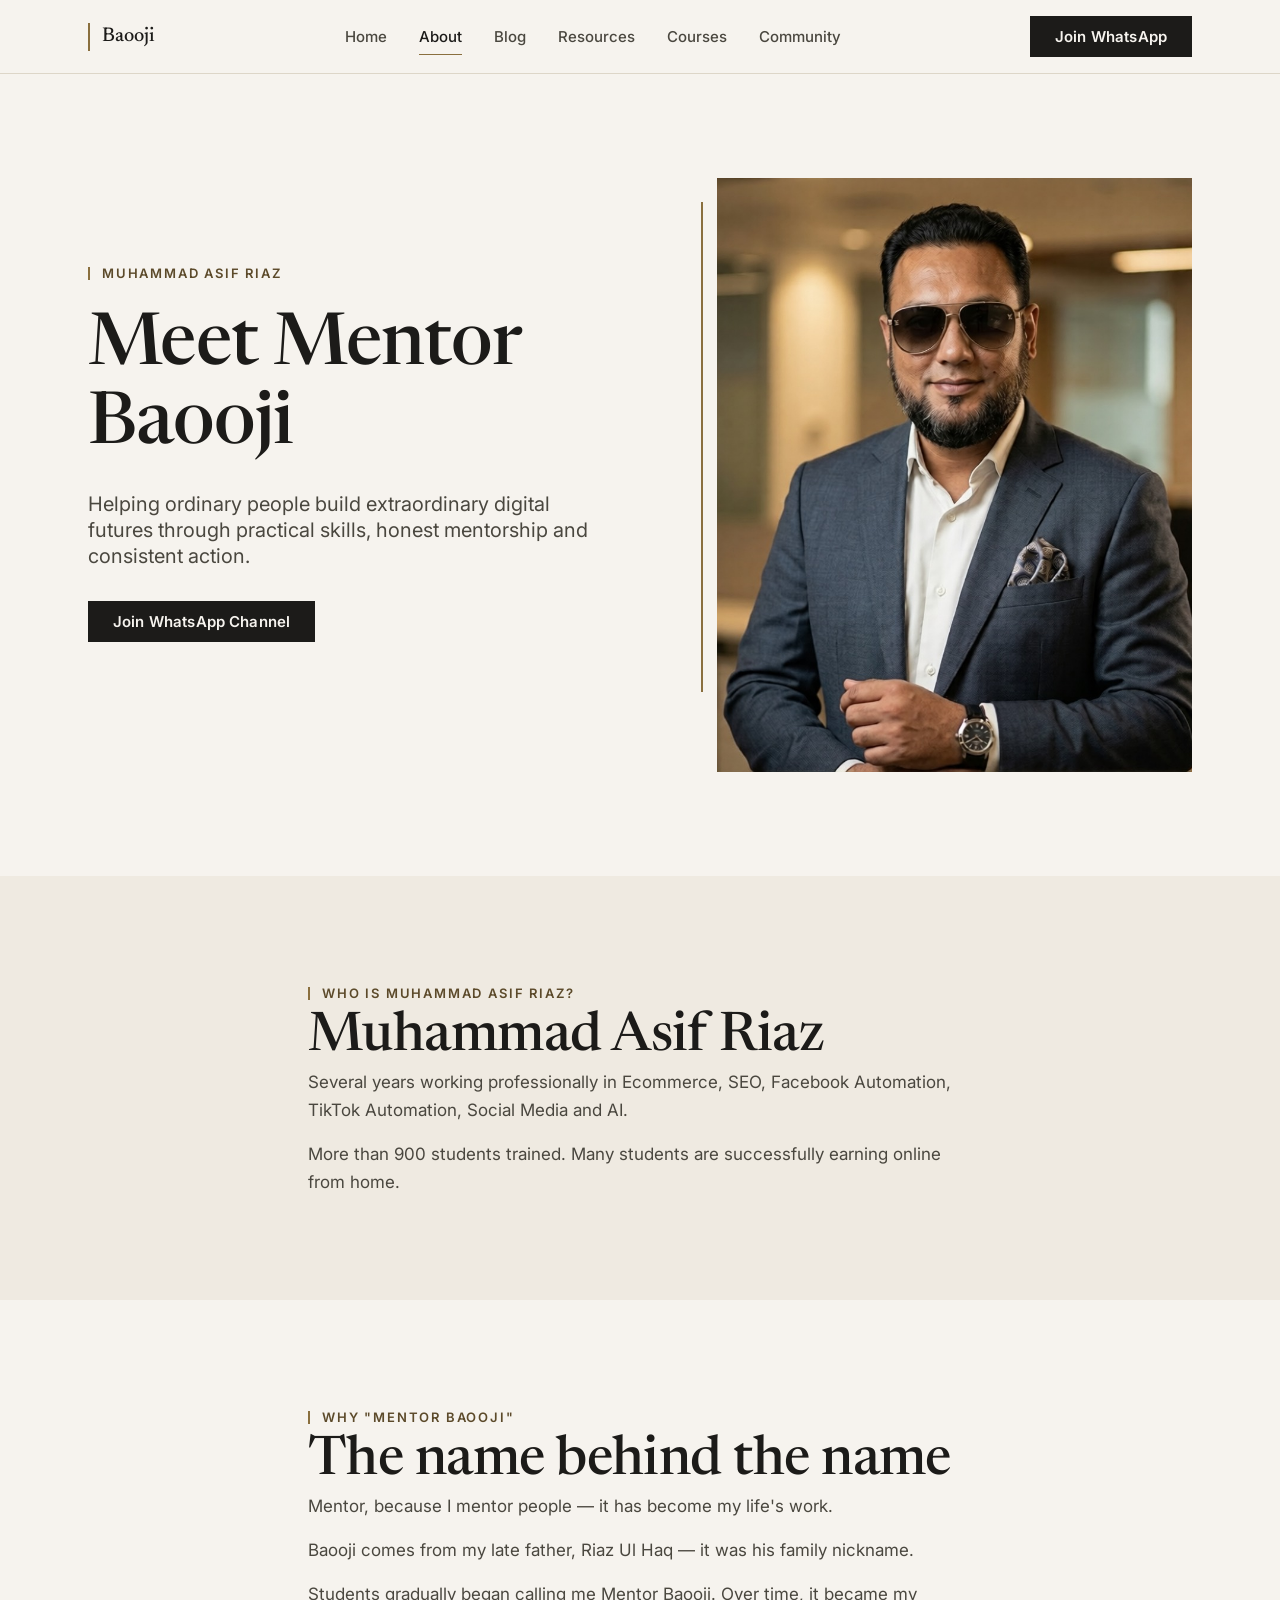
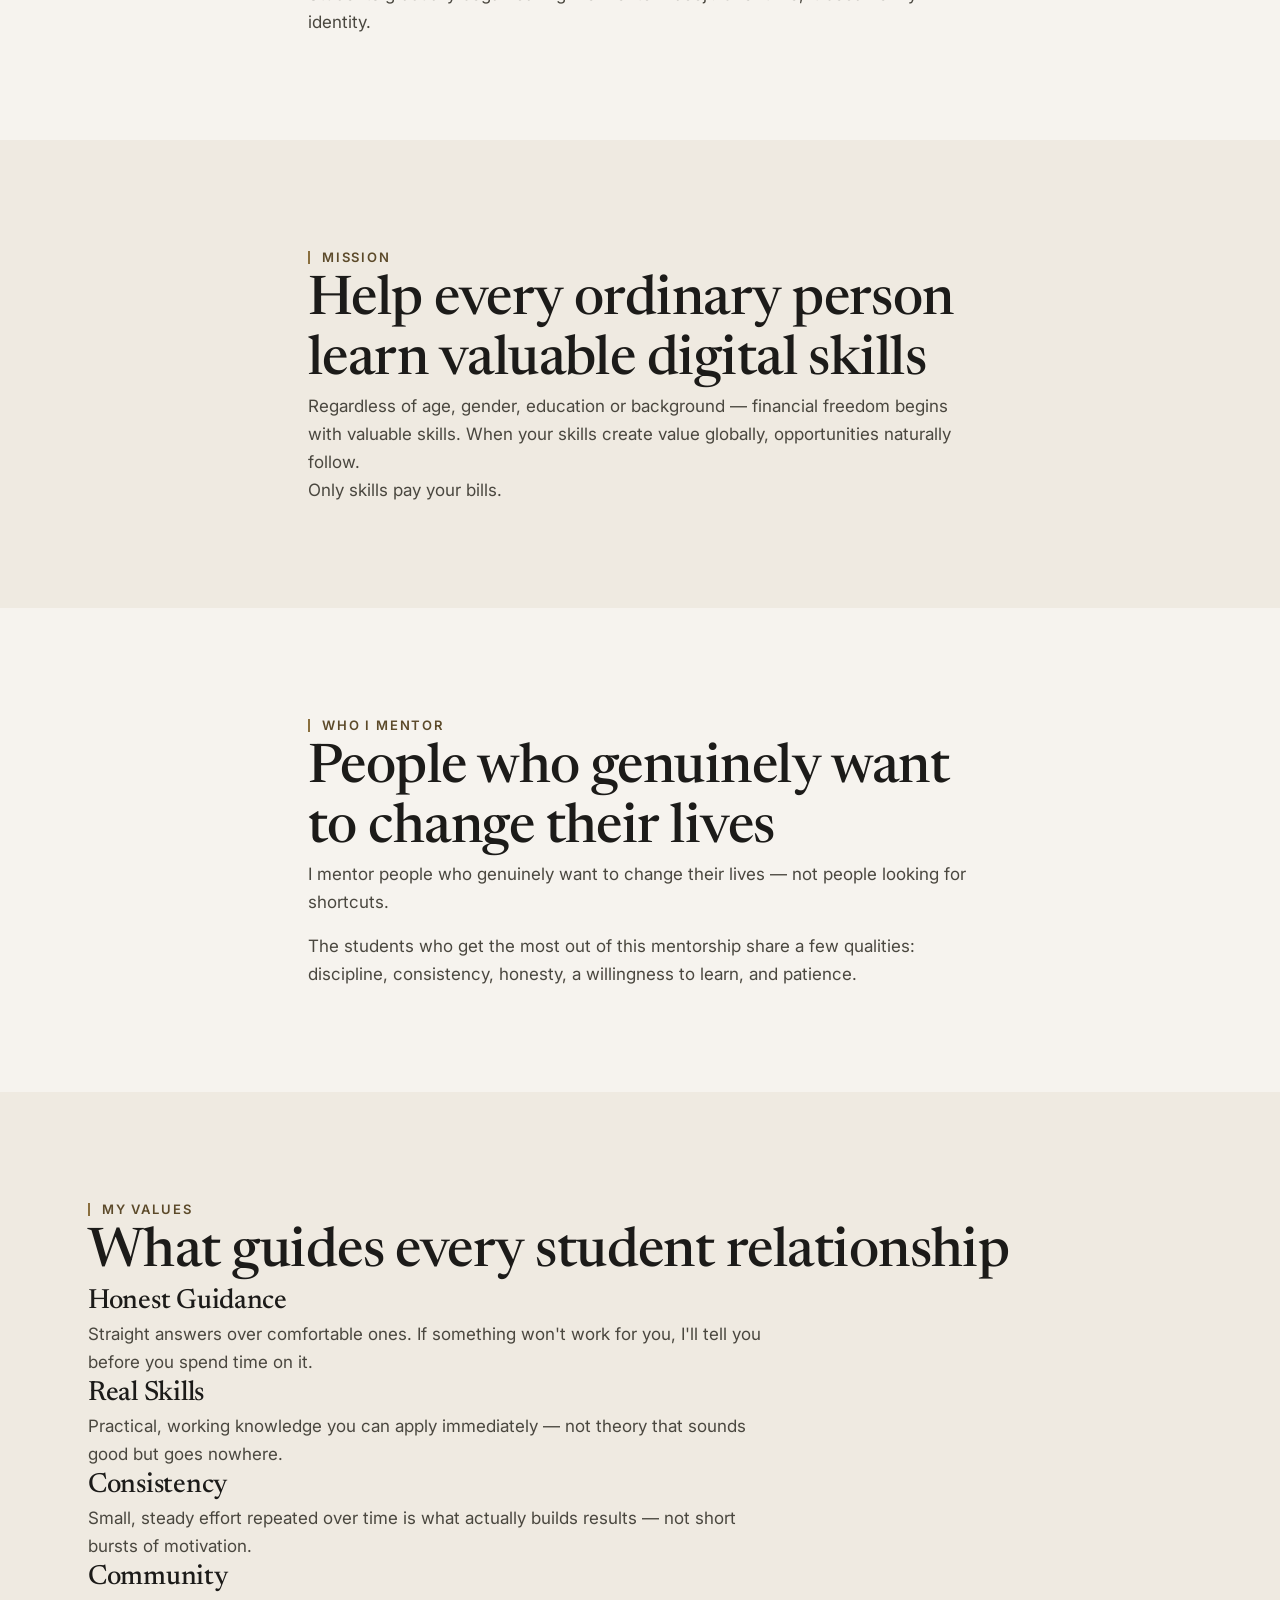
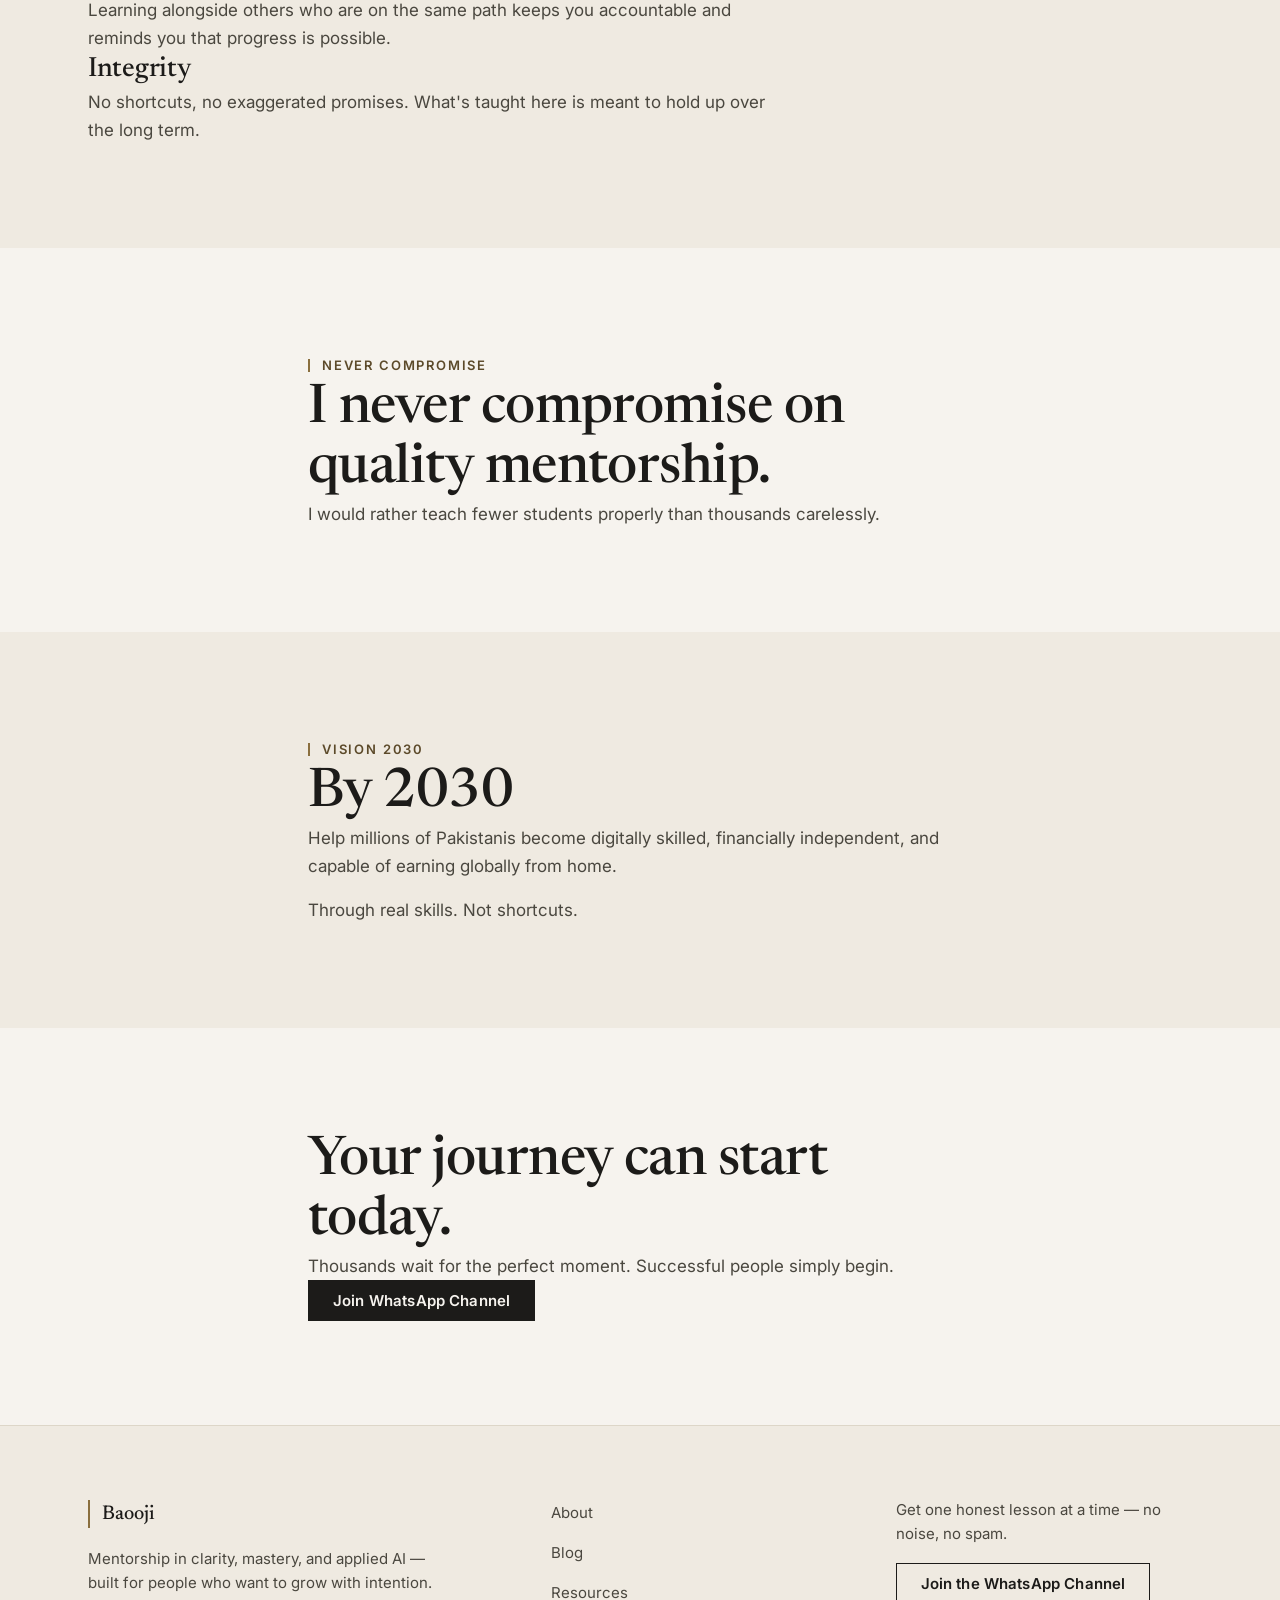
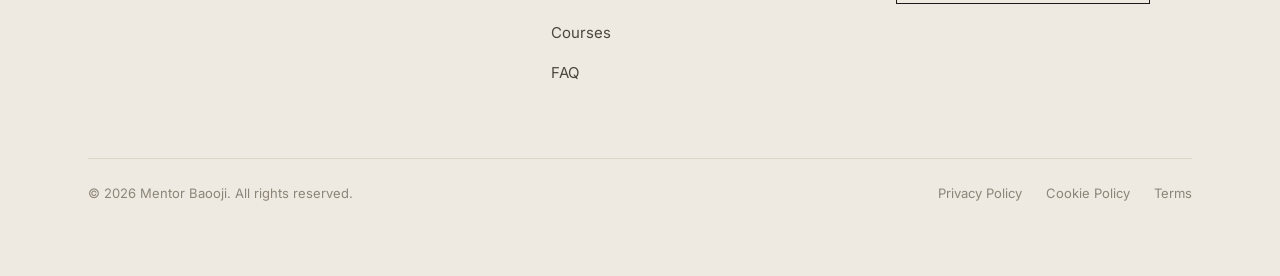
==== about.html @ 34623a94 "Add files via upload" ====
<!DOCTYPE html>
<html lang="en" class="no-js">
<head>
  <meta charset="UTF-8">
  <meta name="viewport" content="width=device-width, initial-scale=1.0">

  <title>About Muhammad Asif Riaz — Mentor Baooji</title>
  <meta name="description" content="Meet Muhammad Asif Riaz, known to over 900 students as Mentor Baooji. Learn why Mentor Baooji exists, the mission behind it, and the values that guide every student relationship.">
  <meta name="robots" content="index, follow">
  <link rel="canonical" href="https://www.mentorbaooji.com/about.html">
  <meta name="author" content="Muhammad Asif Riaz">

  <meta property="og:type" content="profile">
  <meta property="og:site_name" content="Mentor Baooji">
  <meta property="og:title" content="About Muhammad Asif Riaz — Mentor Baooji">
  <meta property="og:description" content="Why Mentor Baooji exists, the mission behind it, and the values that guide every student relationship.">
  <meta property="og:url" content="https://www.mentorbaooji.com/about.html">
  <meta property="og:image" content="https://www.mentorbaooji.com/assets/images/og/home-og.jpg">
  <meta property="og:image:width" content="1200">
  <meta property="og:image:height" content="630">
  <meta property="og:locale" content="en_US">

  <meta name="twitter:card" content="summary_large_image">
  <meta name="twitter:title" content="About Muhammad Asif Riaz — Mentor Baooji">
  <meta name="twitter:description" content="Why Mentor Baooji exists, the mission behind it, and the values that guide every student relationship.">
  <meta name="twitter:image" content="https://www.mentorbaooji.com/assets/images/og/home-og.jpg">

  <meta name="theme-color" content="#F6F3EE">

  <link rel="icon" href="/favicon.svg" type="image/svg+xml">
  <link rel="icon" href="/favicon.ico" sizes="any">
  <link rel="apple-touch-icon" href="/assets/images/icons/apple-touch-icon.png">
  <link rel="manifest" href="/site.webmanifest">

  <link rel="preconnect" href="https://fonts.googleapis.com">
  <link rel="preconnect" href="https://fonts.gstatic.com" crossorigin>
  <link rel="preload" as="image" href="/assets/images/baooji-portrait.jpg" fetchpriority="high">

  <link href="https://fonts.googleapis.com/css2?family=Newsreader:ital,opsz,wght@0,6..72,400;0,6..72,500;1,6..72,400&family=Inter:wght@400;500;600&display=swap" rel="stylesheet">

  <!-- Existing global design system — reused as-is, nothing altered -->
  <link rel="stylesheet" href="/assets/css/variables.css">
  <link rel="stylesheet" href="/assets/css/base.css">
  <link rel="stylesheet" href="/assets/css/typography.css">
  <link rel="stylesheet" href="/assets/css/layout.css">
  <link rel="stylesheet" href="/assets/css/navigation.css">
  <link rel="stylesheet" href="/assets/css/hero.css">
  <link rel="stylesheet" href="/assets/css/footer.css">
  <link rel="stylesheet" href="/assets/css/buttons.css">
  <link rel="stylesheet" href="/assets/css/accessibility.css">

  <!-- Page-specific CSS — only the new components this page needs -->
  <link rel="stylesheet" href="/assets/css/about.css">
</head>
<body>

  <a class="skip-link" href="#main-content">Skip to main content</a>

  <div id="page">

    <!-- ============================================================
         HEADER / NAVIGATION (identical to Home — not modified)
         ============================================================ -->
    <header class="site-header">
      <div class="container nav-bar">

        <a href="/" class="wordmark" aria-label="Mentor Baooji — Home">Baooji</a>

        <nav class="nav-links" aria-label="Primary">
          <ul>
            <li><a href="/" data-nav-link>Home</a></li>
            <li><a href="/about.html" data-nav-link aria-current="page">About</a></li>
            <li><a href="/blog.html" data-nav-link>Blog</a></li>
            <li><a href="/resources.html" data-nav-link>Resources</a></li>
            <li><a href="/courses/" data-nav-link>Courses</a></li>
            <li><a href="/community.html" data-nav-link>Community</a></li>
          </ul>
        </nav>

        <div class="nav-actions">
          <a href="https://whatsapp.com/channel/0029VbAeGN4KWEL04m98dg14"
             class="btn btn-primary nav-cta"
             target="_blank" rel="noopener noreferrer">
            Join WhatsApp
            <span class="visually-hidden">(opens in a new window)</span>
          </a>

          <button type="button"
                  class="nav-toggle"
                  data-nav-toggle
                  aria-expanded="false"
                  aria-controls="mobile-nav"
                  aria-label="Open menu">
            <span class="bar-1"></span>
            <span class="bar-2"></span>
            <span class="bar-3"></span>
          </button>
        </div>

      </div>
    </header>

    <nav class="mobile-nav"
         id="mobile-nav"
         data-mobile-nav
         data-open="false"
         aria-label="Mobile"
         aria-hidden="true">

      <button type="button" class="mobile-nav-close" data-nav-close>
        Close <span aria-hidden="true">✕</span>
      </button>

      <ul>
        <li><a href="/">Home</a></li>
        <li><a href="/about.html">About</a></li>
        <li><a href="/blog.html">Blog</a></li>
        <li><a href="/resources.html">Resources</a></li>
        <li><a href="/courses/">Courses</a></li>
        <li><a href="/community.html">Community</a></li>
      </ul>

      <div class="nav-cta-wrap">
        <a href="https://whatsapp.com/channel/0029VbAeGN4KWEL04m98dg14"
           class="btn btn-primary btn-block"
           target="_blank" rel="noopener noreferrer">
          Join the WhatsApp Channel
          <span class="visually-hidden">(opens in a new window)</span>
        </a>
      </div>
    </nav>

    <!-- ============================================================
         MAIN CONTENT
         ============================================================ -->
    <main id="main-content">

      <!-- ==========================================================
           HERO
           ========================================================== -->
      <section class="hero" aria-labelledby="about-hero-heading">
        <div class="container hero-grid">

          <div class="hero-content">
            <p class="eyebrow hero-eyebrow">Muhammad Asif Riaz</p>

            <h1 id="about-hero-heading" class="hero-headline">
              Meet Mentor Baooji
            </h1>

            <p class="hero-subline">
              Helping ordinary people build extraordinary digital futures
              through practical skills, honest mentorship and consistent
              action.
            </p>

            <div class="hero-actions">
              <a href="https://whatsapp.com/channel/0029VbAeGN4KWEL04m98dg14"
                 class="btn btn-primary"
                 target="_blank" rel="noopener noreferrer">
                Join WhatsApp Channel
                <span class="visually-hidden">(opens in a new window)</span>
              </a>
            </div>
          </div>

          <div class="hero-portrait">
            <div class="hero-portrait-frame">
              <img src="/assets/images/baooji-portrait.jpg"
                   alt="Portrait of Muhammad Asif Riaz, Mentor Baooji"
                   width="800" height="1000"
                   fetchpriority="high">
            </div>
          </div>

        </div>
      </section>

      <!-- ==========================================================
           WHO IS MUHAMMAD ASIF RIAZ
           ========================================================== -->
      <section class="about-block section section-alt" aria-labelledby="about-who-heading">
        <div class="container-narrow" data-reveal>
          <p class="eyebrow">Who is Muhammad Asif Riaz?</p>
          <h2 id="about-who-heading" class="about-block-heading">
            Muhammad Asif Riaz
          </h2>
          <div class="stack">
            <p>
              Several years working professionally in Ecommerce, SEO,
              Facebook Automation, TikTok Automation, Social Media and AI.
            </p>
            <p>
              More than 900 students trained. Many students are
              successfully earning online from home.
            </p>
          </div>
        </div>
      </section>

      <!-- ==========================================================
           WHY "MENTOR BAOOJI"
           ========================================================== -->
      <section class="about-block section" aria-labelledby="about-why-heading">
        <div class="container-narrow" data-reveal>
          <p class="eyebrow">Why "Mentor Baooji"</p>
          <h2 id="about-why-heading" class="about-block-heading">
            The name behind the name
          </h2>
          <div class="stack">
            <p>
              Mentor, because I mentor people — it has become my life's
              work.
            </p>
            <p>
              Baooji comes from my late father, Riaz Ul Haq — it was his
              family nickname.
            </p>
            <p>
              Students gradually began calling me Mentor Baooji. Over
              time, it became my identity.
            </p>
          </div>
        </div>
      </section>

      <!-- ==========================================================
           MISSION
           ========================================================== -->
      <section class="about-block section section-alt" aria-labelledby="about-mission-heading">
        <div class="container-narrow" data-reveal>
          <p class="eyebrow">Mission</p>
          <h2 id="about-mission-heading" class="about-block-heading">
            Help every ordinary person learn valuable digital skills
          </h2>
          <div class="stack">
            <p>
              Regardless of age, gender, education or background —
              financial freedom begins with valuable skills. When your
              skills create value globally, opportunities naturally
              follow.
            </p>
          </div>

          <p class="about-callout">Only skills pay your bills.</p>
        </div>
      </section>

      <!-- ==========================================================
           WHO I MENTOR
           ========================================================== -->
      <section class="about-block section" aria-labelledby="about-who-mentor-heading">
        <div class="container-narrow" data-reveal>
          <p class="eyebrow">Who I Mentor</p>
          <h2 id="about-who-mentor-heading" class="about-block-heading">
            People who genuinely want to change their lives
          </h2>
          <div class="stack">
            <p>
              I mentor people who genuinely want to change their lives —
              not people looking for shortcuts.
            </p>
            <p>
              The students who get the most out of this mentorship share
              a few qualities: discipline, consistency, honesty, a
              willingness to learn, and patience.
            </p>
          </div>
        </div>
      </section>

      <!-- ==========================================================
           MY VALUES
           ========================================================== -->
      <section class="about-values section section-alt" aria-labelledby="about-values-heading">
        <div class="container">
          <div class="about-values-intro" data-reveal>
            <p class="eyebrow">My Values</p>
            <h2 id="about-values-heading" class="about-block-heading">
              What guides every student relationship
            </h2>
          </div>

          <div class="about-values-grid">
            <article class="about-value-card" data-reveal>
              <h3>Honest Guidance</h3>
              <p>
                Straight answers over comfortable ones. If something
                won't work for you, I'll tell you before you spend time
                on it.
              </p>
            </article>

            <article class="about-value-card" data-reveal>
              <h3>Real Skills</h3>
              <p>
                Practical, working knowledge you can apply immediately —
                not theory that sounds good but goes nowhere.
              </p>
            </article>

            <article class="about-value-card" data-reveal>
              <h3>Consistency</h3>
              <p>
                Small, steady effort repeated over time is what actually
                builds results — not short bursts of motivation.
              </p>
            </article>

            <article class="about-value-card" data-reveal>
              <h3>Community</h3>
              <p>
                Learning alongside others who are on the same path keeps
                you accountable and reminds you that progress is
                possible.
              </p>
            </article>

            <article class="about-value-card" data-reveal>
              <h3>Integrity</h3>
              <p>
                No shortcuts, no exaggerated promises. What's taught here
                is meant to hold up over the long term.
              </p>
            </article>
          </div>
        </div>
      </section>

      <!-- ==========================================================
           NEVER COMPROMISE
           ========================================================== -->
      <section class="about-highlight section" aria-labelledby="about-never-heading">
        <div class="container-narrow about-highlight-frame" data-reveal>
          <p class="eyebrow">Never Compromise</p>
          <h2 id="about-never-heading" class="about-highlight-statement">
            I never compromise on quality mentorship.
          </h2>
          <p class="about-highlight-text">
            I would rather teach fewer students properly than thousands
            carelessly.
          </p>
        </div>
      </section>

      <!-- ==========================================================
           VISION 2030
           ========================================================== -->
      <section class="about-block section section-alt" aria-labelledby="about-vision-heading">
        <div class="container-narrow" data-reveal>
          <p class="eyebrow">Vision 2030</p>
          <h2 id="about-vision-heading" class="about-block-heading">
            By 2030
          </h2>
          <div class="stack">
            <p>
              Help millions of Pakistanis become digitally skilled,
              financially independent, and capable of earning globally
              from home.
            </p>
            <p>
              Through real skills. Not shortcuts.
            </p>
          </div>
        </div>
      </section>

      <!-- ==========================================================
           CLOSING CTA
           ========================================================== -->
      <section class="about-cta section" aria-labelledby="about-cta-heading">
        <div class="container-narrow about-cta-inner" data-reveal>
          <h2 id="about-cta-heading" class="about-cta-headline">
            Your journey can start today.
          </h2>
          <p class="about-cta-text">
            Thousands wait for the perfect moment. Successful people
            simply begin.
          </p>
          <a href="https://whatsapp.com/channel/0029VbAeGN4KWEL04m98dg14"
             class="btn btn-primary"
             target="_blank" rel="noopener noreferrer">
            Join WhatsApp Channel
            <span class="visually-hidden">(opens in a new window)</span>
          </a>
        </div>
      </section>

    </main>

    <!-- ============================================================
         FOOTER (identical to Home — not modified)
         ============================================================ -->
    <footer class="site-footer">
      <div class="container">

        <div class="footer-grid">

          <div class="footer-brand">
            <a href="/" class="wordmark" aria-label="Mentor Baooji — Home">Baooji</a>
            <p>
              Mentorship in clarity, mastery, and applied AI — built for
              people who want to grow with intention.
            </p>
          </div>

          <nav class="footer-nav" aria-label="Footer">
            <ul>
              <li><a href="/about.html">About</a></li>
              <li><a href="/blog.html">Blog</a></li>
              <li><a href="/resources.html">Resources</a></li>
              <li><a href="/courses/">Courses</a></li>
              <li><a href="/faq.html">FAQ</a></li>
            </ul>
          </nav>

          <div class="footer-cta">
            <p>Get one honest lesson at a time — no noise, no spam.</p>
            <a href="https://whatsapp.com/channel/0029VbAeGN4KWEL04m98dg14"
               class="btn btn-secondary"
               target="_blank" rel="noopener noreferrer">
              Join the WhatsApp Channel
            </a>
          </div>

        </div>

        <div class="footer-bottom">
          <p class="footer-copyright">
            © <span data-current-year>2026</span> Mentor Baooji. All rights reserved.
          </p>
          <div class="footer-legal">
            <a href="/privacy-policy.html">Privacy Policy</a>
            <a href="/cookie-policy.html">Cookie Policy</a>
            <a href="/terms.html">Terms</a>
          </div>
        </div>

      </div>
    </footer>

  </div>

  <script src="/assets/js/navigation.js" defer></script>
  <script src="/assets/js/main.js" defer></script>
  <script src="/assets/js/reveal.js" defer></script>

</body>
</html>
---- assets/css/variables.css ----
/* ==========================================================================
   MENTOR BAOOJI — DESIGN TOKENS
   Single source of truth for the entire design system.
   Every other CSS file reads from these custom properties only —
   no hard-coded colors, sizes, or fonts anywhere else in the codebase.
   ========================================================================== */

:root {

  /* ---------- COLOR: BASE ----------
     Warm, muted, quiet-luxury palette. Deliberately avoids the common
     AI-generated defaults (cream #F4F1EA + terracotta #D97757). */
  --color-bg: #F6F3EE;            /* warm parchment — primary background */
  --color-bg-alt: #EFEAE1;        /* slightly deeper warm neutral — alternating sections */
  --color-surface: #FFFFFF;       /* rare — only for elevated cards/forms if ever needed */

  --color-ink: #1C1B19;           /* warm near-black — headings, primary text */
  --color-ink-soft: #4A473F;      /* muted body text */
  --color-ink-faint: #8B8579;     /* captions, meta text, timestamps */

  --color-accent: #8A6F3E;        /* burnished brass — the brand's signature accent */
  --color-accent-deep: #5C4A2A;   /* hover / active / pressed states */
  --color-accent-soft: #E4DCC8;   /* faint accent backgrounds, focus halos */

  --color-border: #DDD6C8;        /* hairline rules and dividers */
  --color-border-strong: #C9C0AC; /* slightly stronger rule, used sparingly */

  /* ---------- COLOR: FUNCTIONAL ---------- */
  --color-focus-ring: #5C4A2A;    /* visible keyboard focus outline */
  --color-overlay: rgba(28, 27, 25, 0.55); /* mobile nav / modal scrims */

  /* ---------- TYPOGRAPHY: FAMILIES ---------- */
  --font-display: "Newsreader", "Iowan Old Style", "Palatino Linotype", serif;
  --font-body: "Inter", -apple-system, BlinkMacSystemFont, "Segoe UI", sans-serif;

  /* ---------- TYPOGRAPHY: SCALE ----------
     Fluid type scale using clamp() so it responds smoothly across
     viewport sizes without separate breakpoint overrides. */
  --font-size-xs:   clamp(0.75rem, 0.72rem + 0.15vw, 0.8125rem);
  --font-size-sm:   clamp(0.875rem, 0.84rem + 0.2vw, 0.9375rem);
  --font-size-base: clamp(1rem, 0.96rem + 0.2vw, 1.0625rem);
  --font-size-md:   clamp(1.125rem, 1.06rem + 0.35vw, 1.25rem);
  --font-size-lg:   clamp(1.375rem, 1.25rem + 0.6vw, 1.75rem);
  --font-size-xl:   clamp(1.75rem, 1.5rem + 1.2vw, 2.5rem);
  --font-size-2xl:  clamp(2.25rem, 1.8rem + 2vw, 3.5rem);
  --font-size-3xl:  clamp(2.75rem, 2.1rem + 3vw, 4.75rem);

  --line-height-tight: 1.1;
  --line-height-snug: 1.3;
  --line-height-body: 1.65;

  --letter-spacing-eyebrow: 0.14em;
  --letter-spacing-tight: -0.01em;

  /* ---------- SPACING SCALE ----------
     8px base rhythm. Used for all margin/padding/gap values. */
  --space-1: 0.5rem;
  --space-2: 0.75rem;
  --space-3: 1rem;
  --space-4: 1.5rem;
  --space-5: 2rem;
  --space-6: 3rem;
  --space-7: 4.5rem;
  --space-8: 6.5rem;
  --space-9: 9rem;

  /* ---------- LAYOUT ---------- */
  --container-max: 1200px;
  --container-narrow: 760px;
  --container-padding-inline: clamp(1.25rem, 4vw, 3rem);

  /* ---------- BORDERS / RADIUS ----------
     Rectangular, hairline-driven — intentionally minimal radius use,
     consistent with the quiet-luxury, non-templated direction. */
  --radius-none: 0;
  --radius-sm: 2px;
  --border-width-hairline: 1px;
  --border-width-signature: 2px;

  /* ---------- MOTION ---------- */
  --ease-standard: cubic-bezier(0.2, 0.6, 0.2, 1);
  --duration-fast: 150ms;
  --duration-base: 260ms;
  --duration-slow: 420ms;

  /* ---------- Z-INDEX SCALE ---------- */
  --z-nav: 100;
  --z-overlay: 200;
  --z-skip-link: 999;
}

/* Reduced motion: neutralize durations globally, respected by every
   component that references --duration-* rather than hard-coded values. */
@media (prefers-reduced-motion: reduce) {
  :root {
    --duration-fast: 0ms;
    --duration-base: 0ms;
    --duration-slow: 0ms;
  }
}
---- assets/css/base.css ----
/* ==========================================================================
   BASE — reset, box model, and global defaults
   ========================================================================== */

*,
*::before,
*::after {
  box-sizing: border-box;
}

* {
  margin: 0;
}

html {
  -webkit-text-size-adjust: 100%;
  text-size-adjust: 100%;
  scroll-behavior: smooth;
}

@media (prefers-reduced-motion: reduce) {
  html {
    scroll-behavior: auto;
  }
}

body {
  min-height: 100vh;
  background-color: var(--color-bg);
  color: var(--color-ink-soft);
  font-family: var(--font-body);
  font-size: var(--font-size-base);
  line-height: var(--line-height-body);
  -webkit-font-smoothing: antialiased;
  text-rendering: optimizeLegibility;
}

img,
picture,
svg {
  display: block;
  max-width: 100%;
  height: auto;
}

/* Prevents oversized media/embeds from breaking layout on small screens */
img,
video,
iframe {
  max-width: 100%;
}

input,
button,
textarea,
select {
  font: inherit;
  color: inherit;
}

button {
  background: none;
  border: none;
  cursor: pointer;
}

a {
  color: inherit;
  text-decoration: none;
}

ul,
ol {
  list-style: none;
  padding: 0;
}

table {
  border-collapse: collapse;
}

/* Root stacking context for the mobile nav overlay */
#page {
  position: relative;
  isolation: isolate;
}
---- assets/css/typography.css ----
/* ==========================================================================
   TYPOGRAPHY
   Display face (Newsreader) is used with restraint — headings and the
   hero statement only. Everything functional (nav, buttons, meta text,
   body copy) stays in Inter. This split is what keeps the page feeling
   editorial rather than "templated SaaS."
   ========================================================================== */

h1,
h2,
h3,
h4 {
  font-family: var(--font-display);
  font-weight: 500;
  color: var(--color-ink);
  line-height: var(--line-height-tight);
  letter-spacing: var(--letter-spacing-tight);
}

h1 {
  font-size: var(--font-size-3xl);
  font-style: normal;
}

h2 {
  font-size: var(--font-size-2xl);
}

h3 {
  font-size: var(--font-size-lg);
  line-height: var(--line-height-snug);
}

h4 {
  font-size: var(--font-size-md);
  line-height: var(--line-height-snug);
}

p {
  max-width: 62ch;
}

p + p {
  margin-top: var(--space-3);
}

.text-lead {
  font-size: var(--font-size-md);
  color: var(--color-ink-soft);
  line-height: var(--line-height-snug);
}

.text-meta {
  font-size: var(--font-size-xs);
  color: var(--color-ink-faint);
  letter-spacing: 0.02em;
}

/* ---------- Eyebrow + signature mark ----------
   The recurring "signature" device described in the design plan: a small
   brass hairline beside a label, used in nav, hero, and section headers.
   This visual motif is what ties every section of the site together. */
.eyebrow {
  display: inline-flex;
  align-items: center;
  gap: var(--space-2);
  font-family: var(--font-body);
  font-size: var(--font-size-xs);
  font-weight: 600;
  letter-spacing: var(--letter-spacing-eyebrow);
  text-transform: uppercase;
  color: var(--color-accent-deep);
}

.eyebrow::before {
  content: "";
  display: inline-block;
  width: var(--border-width-signature);
  height: 1em;
  background-color: var(--color-accent);
  flex-shrink: 0;
}

/* Utility for visually hiding content while keeping it available to
   assistive technology (used for redundant/contextual labels). */
.visually-hidden {
  position: absolute;
  width: 1px;
  height: 1px;
  padding: 0;
  margin: -1px;
  overflow: hidden;
  clip: rect(0, 0, 0, 0);
  white-space: nowrap;
  border: 0;
}
---- assets/css/layout.css ----
/* ==========================================================================
   LAYOUT
   Container and section rhythm primitives reused by every section on the
   site (not just Phase 1) so future sections inherit the same spacing
   grammar automatically.
   ========================================================================== */

.container {
  width: 100%;
  max-width: var(--container-max);
  margin-inline: auto;
  padding-inline: var(--container-padding-inline);
}

.container-narrow {
  width: 100%;
  max-width: var(--container-narrow);
  margin-inline: auto;
  padding-inline: var(--container-padding-inline);
}

.section {
  padding-block: var(--space-8);
}

.section-alt {
  background-color: var(--color-bg-alt);
}

.section-divider {
  border: none;
  border-top: var(--border-width-hairline) solid var(--color-border);
}

/* ---------- Simple responsive grid utility ----------
   Used by the hero (2-col desktop / 1-col mobile) and reusable for
   future sections (courses, resources) without new CSS. */
.grid-split {
  display: grid;
  grid-template-columns: 1fr;
  gap: var(--space-6);
  align-items: center;
}

@media (min-width: 900px) {
  .grid-split {
    grid-template-columns: 1.1fr 0.9fr;
    gap: var(--space-8);
  }

  .grid-split.reverse {
    grid-template-columns: 0.9fr 1.1fr;
  }

  .grid-split.reverse > :first-child {
    order: 2;
  }
}

/* ---------- Stack utility: vertical rhythm without margin-collapse bugs --- */
.stack > * + * {
  margin-top: var(--gap, var(--space-3));
}

.stack-lg {
  --gap: var(--space-5);
}

/* ---------- Skip link (accessibility) ---------- */
.skip-link {
  position: absolute;
  top: -100%;
  left: var(--space-3);
  z-index: var(--z-skip-link);
  background-color: var(--color-ink);
  color: var(--color-bg);
  padding: var(--space-2) var(--space-4);
  font-size: var(--font-size-sm);
  font-weight: 600;
  transition: top var(--duration-fast) var(--ease-standard);
}

.skip-link:focus {
  top: var(--space-3);
}
---- assets/css/navigation.css ----
/* ==========================================================================
   NAVIGATION
   Sticky, quiet header. Wordmark carries the signature brass hairline.
   Mobile nav is a full-height off-canvas panel, toggled via vanilla JS
   (see assets/js/navigation.js), not a framework component.
   ========================================================================== */

.site-header {
  position: sticky;
  top: 0;
  z-index: var(--z-nav);
  background-color: var(--color-bg);
  border-bottom: var(--border-width-hairline) solid var(--color-border);
}

.nav-bar {
  display: flex;
  align-items: center;
  justify-content: space-between;
  padding-block: var(--space-3);
}

/* ---------- Wordmark ---------- */
.wordmark {
  display: inline-flex;
  align-items: center;
  gap: var(--space-2);
  font-family: var(--font-display);
  font-size: var(--font-size-md);
  font-weight: 500;
  color: var(--color-ink);
}

.wordmark::before {
  content: "";
  display: inline-block;
  width: var(--border-width-signature);
  height: 1.4em;
  background-color: var(--color-accent);
}

/* ---------- Desktop nav links ---------- */
.nav-links {
  display: none;
}

.nav-links ul {
  display: flex;
  align-items: center;
  gap: var(--space-5);
}

.nav-links a {
  font-size: var(--font-size-sm);
  font-weight: 500;
  color: var(--color-ink-soft);
  padding-block: var(--space-1);
  border-bottom: var(--border-width-hairline) solid transparent;
  transition: color var(--duration-fast) var(--ease-standard),
              border-color var(--duration-fast) var(--ease-standard);
}

.nav-links a:hover,
.nav-links a[aria-current="page"] {
  color: var(--color-ink);
  border-bottom-color: var(--color-accent);
}

.nav-actions {
  display: flex;
  align-items: center;
  gap: var(--space-3);
}

/* Nav CTA is intentionally smaller/quieter than the hero CTA — it is
   present everywhere but never competes with the primary hero moment. */
.nav-cta {
  padding-block: var(--space-1);
  font-size: var(--font-size-xs);
}

/* ---------- Mobile menu toggle ---------- */
.nav-toggle {
  display: inline-flex;
  flex-direction: column;
  justify-content: center;
  gap: 5px;
  width: 40px;
  height: 40px;
  padding: var(--space-1);
}

.nav-toggle span {
  display: block;
  width: 100%;
  height: 2px;
  background-color: var(--color-ink);
  transition: transform var(--duration-base) var(--ease-standard),
              opacity var(--duration-base) var(--ease-standard);
}

.nav-toggle[aria-expanded="true"] .bar-1 {
  transform: translateY(7px) rotate(45deg);
}

.nav-toggle[aria-expanded="true"] .bar-2 {
  opacity: 0;
}

.nav-toggle[aria-expanded="true"] .bar-3 {
  transform: translateY(-7px) rotate(-45deg);
}

/* ---------- Mobile off-canvas panel ---------- */
.mobile-nav {
  position: fixed;
  inset: 0;
  z-index: var(--z-overlay);
  background-color: var(--color-bg);
  display: flex;
  flex-direction: column;
  justify-content: center;
  padding: var(--space-6) var(--container-padding-inline);
  transform: translateX(100%);
  transition: transform var(--duration-slow) var(--ease-standard);
}

.mobile-nav[data-open="true"] {
  transform: translateX(0);
}

.mobile-nav ul {
  display: flex;
  flex-direction: column;
  gap: var(--space-4);
}

.mobile-nav a {
  font-family: var(--font-display);
  font-size: var(--font-size-lg);
  color: var(--color-ink);
}

.mobile-nav .nav-cta-wrap {
  margin-top: var(--space-6);
}

.mobile-nav-close {
  position: absolute;
  top: var(--space-3);
  right: var(--container-padding-inline);
  font-size: var(--font-size-sm);
  font-weight: 600;
  color: var(--color-ink-soft);
}

/* Lock body scroll while mobile nav is open (class toggled via JS) */
body.nav-open {
  overflow: hidden;
}

/* ---------- Breakpoint: show desktop nav, hide mobile toggle ---------- */
@media (min-width: 900px) {
  .nav-links {
    display: block;
  }

  .nav-toggle {
    display: none;
  }

  .mobile-nav {
    display: none;
  }
}
---- assets/css/hero.css ----
/* ==========================================================================
   HERO
   Text-left / portrait-right editorial split on desktop, stacked on
   mobile. Deliberately still and quiet: no carousel, no autoplay,
   generous negative space — the page's opening thesis.
   ========================================================================== */

.hero {
  padding-block-start: var(--space-7);
  padding-block-end: var(--space-8);
}

.hero-grid {
  display: grid;
  grid-template-columns: 1fr;
  gap: var(--space-6);
  align-items: center;
}

.hero-content {
  max-width: 46ch;
}

.hero-eyebrow {
  margin-bottom: var(--space-4);
}

.hero-headline {
  font-size: var(--font-size-3xl);
  margin-bottom: var(--space-4);
}

.hero-subline {
  font-size: var(--font-size-md);
  color: var(--color-ink-soft);
  line-height: var(--line-height-snug);
  margin-bottom: var(--space-5);
  max-width: 42ch;
}

.hero-actions {
  display: flex;
  flex-wrap: wrap;
  align-items: center;
  gap: var(--space-4);
  margin-bottom: var(--space-6);
}

.hero-credibility {
  display: flex;
  align-items: center;
  gap: var(--space-3);
  padding-top: var(--space-4);
  border-top: var(--border-width-hairline) solid var(--color-border);
  max-width: 42ch;
}

.hero-credibility p {
  font-size: var(--font-size-xs);
  color: var(--color-ink-faint);
  letter-spacing: 0.01em;
}

/* ---------- Portrait ---------- */
.hero-portrait {
  position: relative;
}

.hero-portrait-frame {
  position: relative;
  aspect-ratio: 4 / 5;
  overflow: hidden;
  background-color: var(--color-bg-alt);
}

.hero-portrait-frame img {
  width: 100%;
  height: 100%;
  object-fit: cover;
  object-position: center top;
}

/* Quiet accent rule tying the portrait back to the signature mark,
   rather than a decorative border or shadow. */
.hero-portrait::before {
  content: "";
  position: absolute;
  top: var(--space-4);
  left: calc(-1 * var(--space-3));
  width: var(--border-width-signature);
  height: calc(100% - var(--space-8));
  background-color: var(--color-accent);
}

@media (min-width: 900px) {
  .hero {
    padding-block-start: var(--space-8);
  }

  .hero-grid {
    grid-template-columns: 1.05fr 0.95fr;
    gap: var(--space-8);
  }

  .hero-headline {
    font-size: var(--font-size-3xl);
  }
}

@media (max-width: 899px) {
  .hero-portrait {
    order: -1;
    max-width: 360px;
    margin-inline: auto;
  }

  .hero-portrait::before {
    display: none;
  }
}
---- assets/css/footer.css ----
/* ==========================================================================
   FOOTER
   Deliberately restrained — no sitemap dump. A closing gesture, not a
   utility drawer.
   ========================================================================== */

.site-footer {
  border-top: var(--border-width-hairline) solid var(--color-border);
  background-color: var(--color-bg-alt);
  padding-block: var(--space-7);
}

.footer-grid {
  display: grid;
  grid-template-columns: 1fr;
  gap: var(--space-6);
}

.footer-brand .wordmark {
  margin-bottom: var(--space-3);
}

.footer-brand p {
  max-width: 40ch;
  font-size: var(--font-size-sm);
  color: var(--color-ink-soft);
}

.footer-nav ul {
  display: flex;
  flex-direction: column;
  gap: var(--space-2);
}

.footer-nav a {
  font-size: var(--font-size-sm);
  color: var(--color-ink-soft);
  transition: color var(--duration-fast) var(--ease-standard);
}

.footer-nav a:hover {
  color: var(--color-ink);
}

.footer-cta p {
  font-size: var(--font-size-sm);
  color: var(--color-ink-soft);
  margin-bottom: var(--space-3);
  max-width: 32ch;
}

.footer-bottom {
  display: flex;
  flex-direction: column;
  gap: var(--space-3);
  margin-top: var(--space-7);
  padding-top: var(--space-4);
  border-top: var(--border-width-hairline) solid var(--color-border);
}

.footer-legal {
  display: flex;
  flex-wrap: wrap;
  gap: var(--space-4);
}

.footer-legal a {
  font-size: var(--font-size-xs);
  color: var(--color-ink-faint);
}

.footer-legal a:hover {
  color: var(--color-ink);
}

.footer-copyright {
  font-size: var(--font-size-xs);
  color: var(--color-ink-faint);
}

@media (min-width: 700px) {
  .footer-grid {
    grid-template-columns: 1.4fr 1fr 1fr;
    gap: var(--space-6);
  }
}

@media (min-width: 700px) {
  .footer-bottom {
    flex-direction: row;
    align-items: center;
    justify-content: space-between;
  }
}
---- assets/css/buttons.css ----
/* ==========================================================================
   BUTTONS
   Rectangular, hairline-based — no pill shapes, no drop shadows.
   Primary is filled (used ONLY for the WhatsApp Channel CTA, protecting
   its visual priority sitewide). Secondary is an outline. Text-link is
   the quietest option, used for lower-priority actions like "Read the story."
   ========================================================================== */

.btn {
  display: inline-flex;
  align-items: center;
  justify-content: center;
  gap: var(--space-2);
  padding: var(--space-2) var(--space-4);
  font-family: var(--font-body);
  font-size: var(--font-size-sm);
  font-weight: 600;
  letter-spacing: 0.01em;
  line-height: 1;
  white-space: nowrap;
  border-radius: var(--radius-none);
  border: var(--border-width-hairline) solid transparent;
  transition: background-color var(--duration-base) var(--ease-standard),
              color var(--duration-base) var(--ease-standard),
              border-color var(--duration-base) var(--ease-standard);
}

/* Primary — reserved for the site's single dominant action */
.btn-primary {
  background-color: var(--color-ink);
  color: var(--color-bg);
  border-color: var(--color-ink);
}

.btn-primary:hover {
  background-color: var(--color-accent-deep);
  border-color: var(--color-accent-deep);
}

/* Secondary — outline, used for supporting actions */
.btn-secondary {
  background-color: transparent;
  color: var(--color-ink);
  border-color: var(--color-ink);
}

.btn-secondary:hover {
  background-color: var(--color-ink);
  color: var(--color-bg);
}

/* Text link — quietest action, e.g. "Read Baooji's Story" */
.btn-text {
  padding: var(--space-1) 0;
  font-weight: 500;
  color: var(--color-accent-deep);
  border-bottom: var(--border-width-hairline) solid var(--color-accent);
  border-radius: 0;
}

.btn-text:hover {
  color: var(--color-ink);
  border-bottom-color: var(--color-ink);
}

.btn-block {
  width: 100%;
}

/* Visible keyboard focus — consistent across every button variant.
   Uses outline (not box-shadow) so it is never accidentally clipped
   by overflow:hidden on a parent. */
.btn:focus-visible {
  outline: var(--border-width-signature) solid var(--color-focus-ring);
  outline-offset: 3px;
}
---- assets/css/accessibility.css ----
/* ==========================================================================
   ACCESSIBILITY
   Loaded last so its rules are never accidentally overridden by
   component-level styles. Targets WCAG 2.2 AA.
   ========================================================================== */

/* Universal visible focus indicator for any interactive element that
   doesn't already define its own (buttons/links define their own above,
   this is the catch-all for nav toggles, form fields, etc.) */
:focus-visible {
  outline: var(--border-width-signature) solid var(--color-focus-ring);
  outline-offset: 3px;
}

/* Never remove focus outlines for mouse users either — :focus-visible
   already limits the ring to keyboard/AT interaction in supporting
   browsers, so no additional mouse-specific suppression is used here. */

a:focus-visible,
button:focus-visible,
[tabindex]:focus-visible {
  outline: var(--border-width-signature) solid var(--color-focus-ring);
  outline-offset: 3px;
}

/* Text selection — kept legible, consistent with brand palette */
::selection {
  background-color: var(--color-accent-soft);
  color: var(--color-ink);
}

/* Respect reduced-motion preference across every animated component */
@media (prefers-reduced-motion: reduce) {
  *,
  *::before,
  *::after {
    animation-duration: 0.001ms !important;
    animation-iteration-count: 1 !important;
    transition-duration: 0.001ms !important;
    scroll-behavior: auto !important;
  }
}

/* Minimum touch target size on mobile for all controls */
@media (pointer: coarse) {
  .btn,
  .nav-toggle,
  .nav-links a,
  .mobile-nav a {
    min-height: 44px;
  }
}

/* Ensure long/zoomed text never breaks layout (WCAG 1.4.4 / 1.4.10) */
html {
  overflow-x: hidden;
}

img {
  max-width: 100%;
}
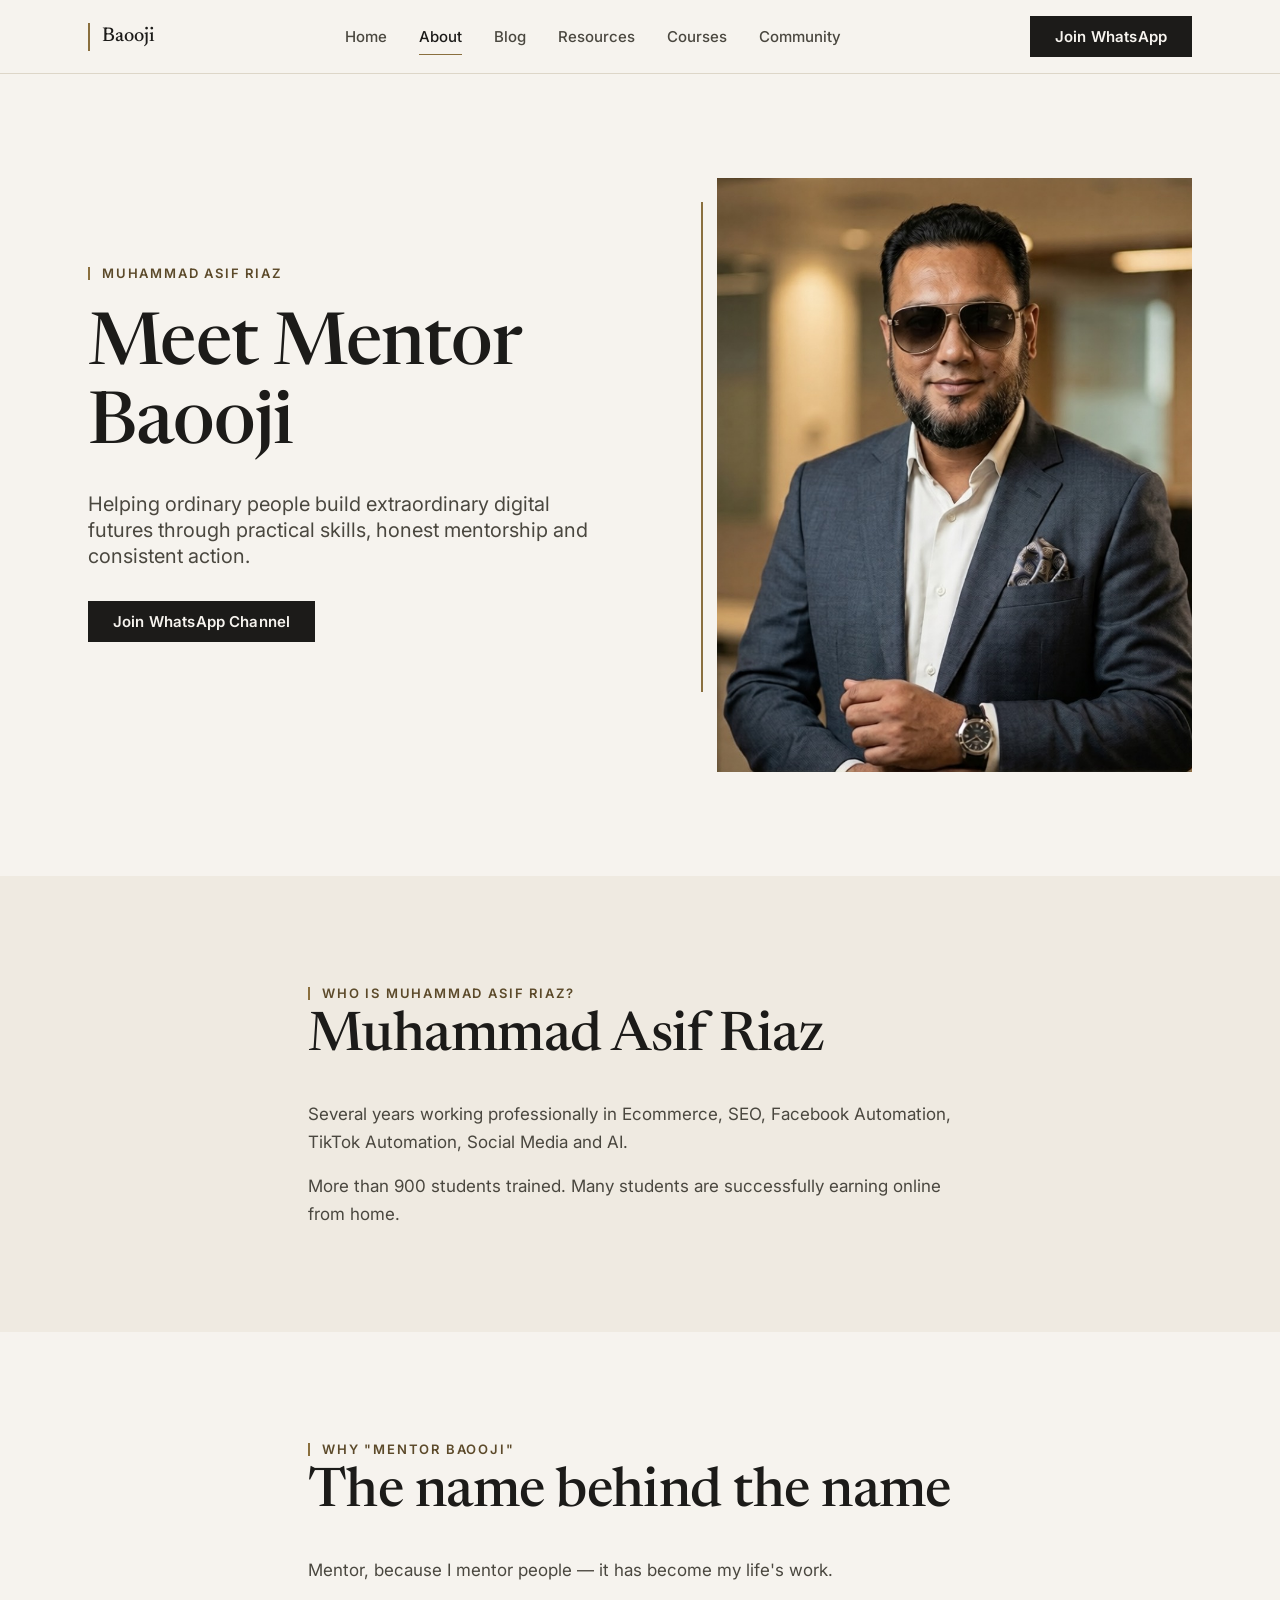
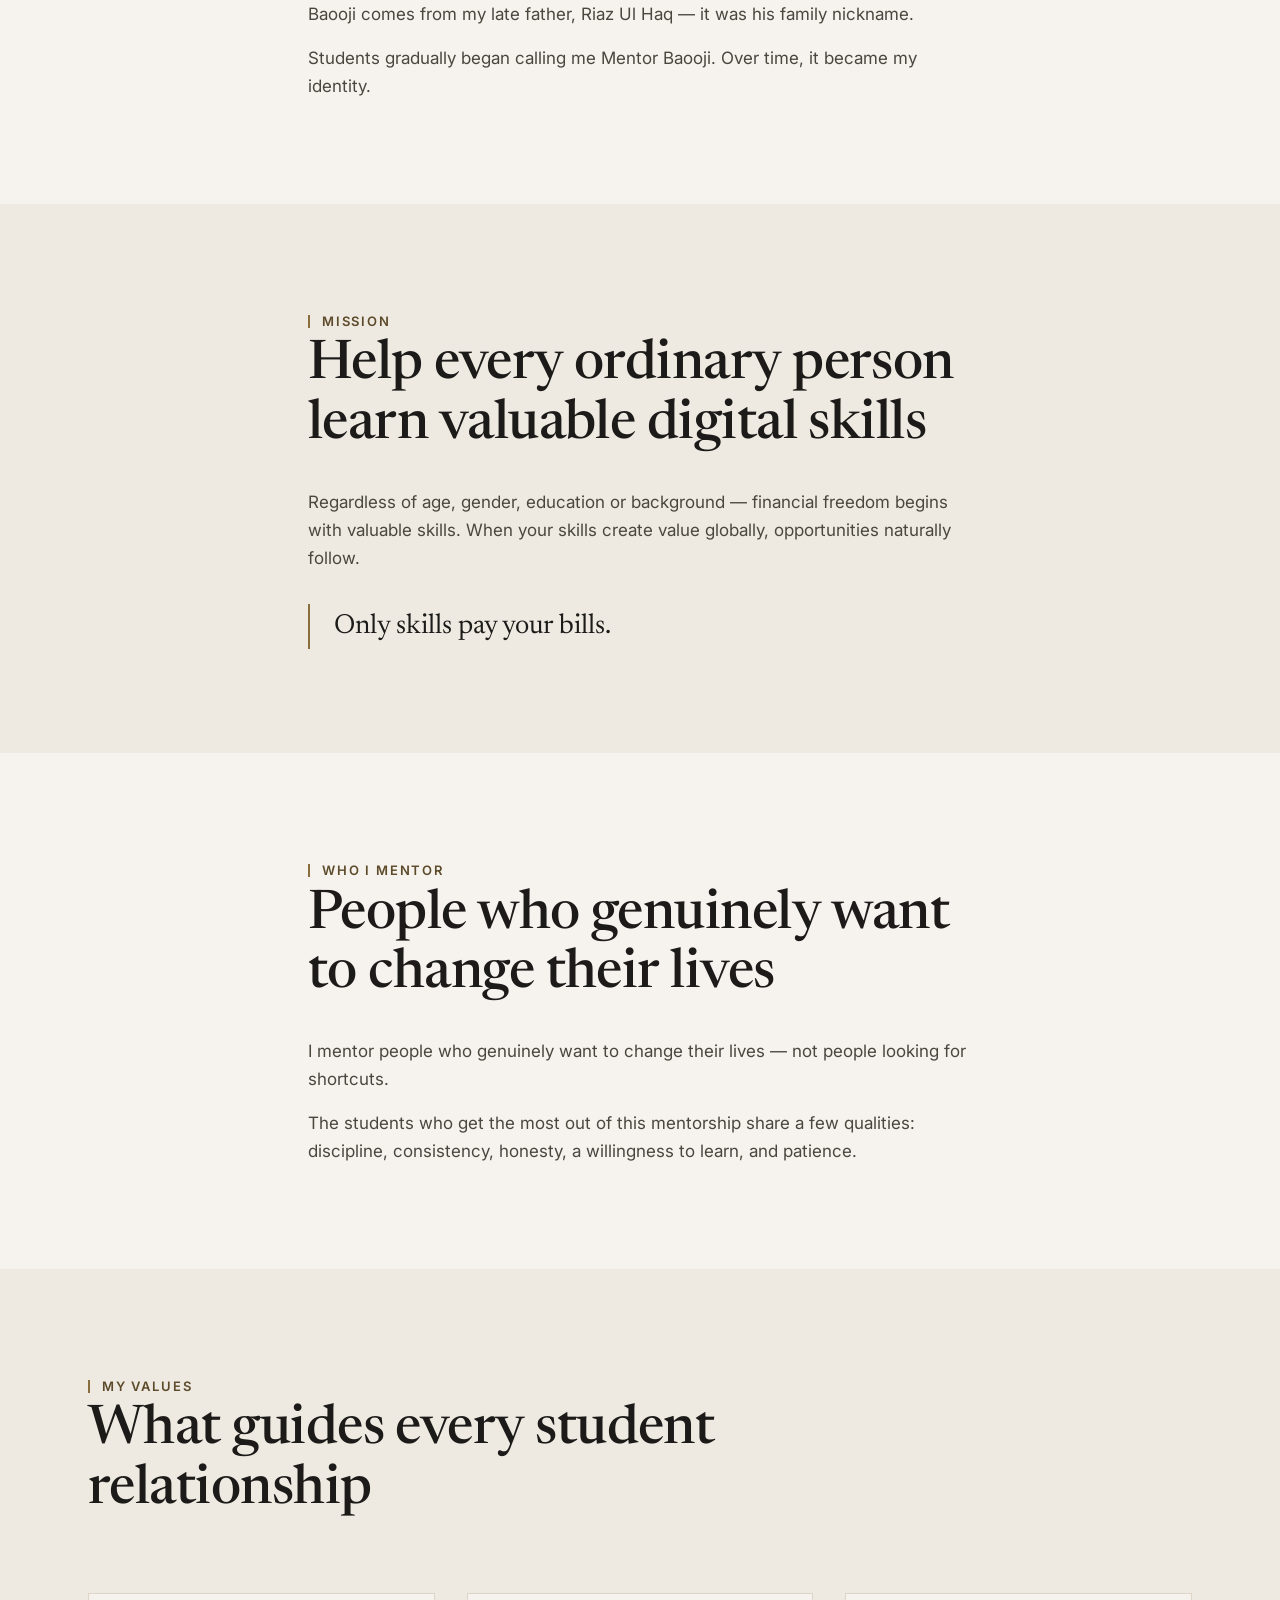
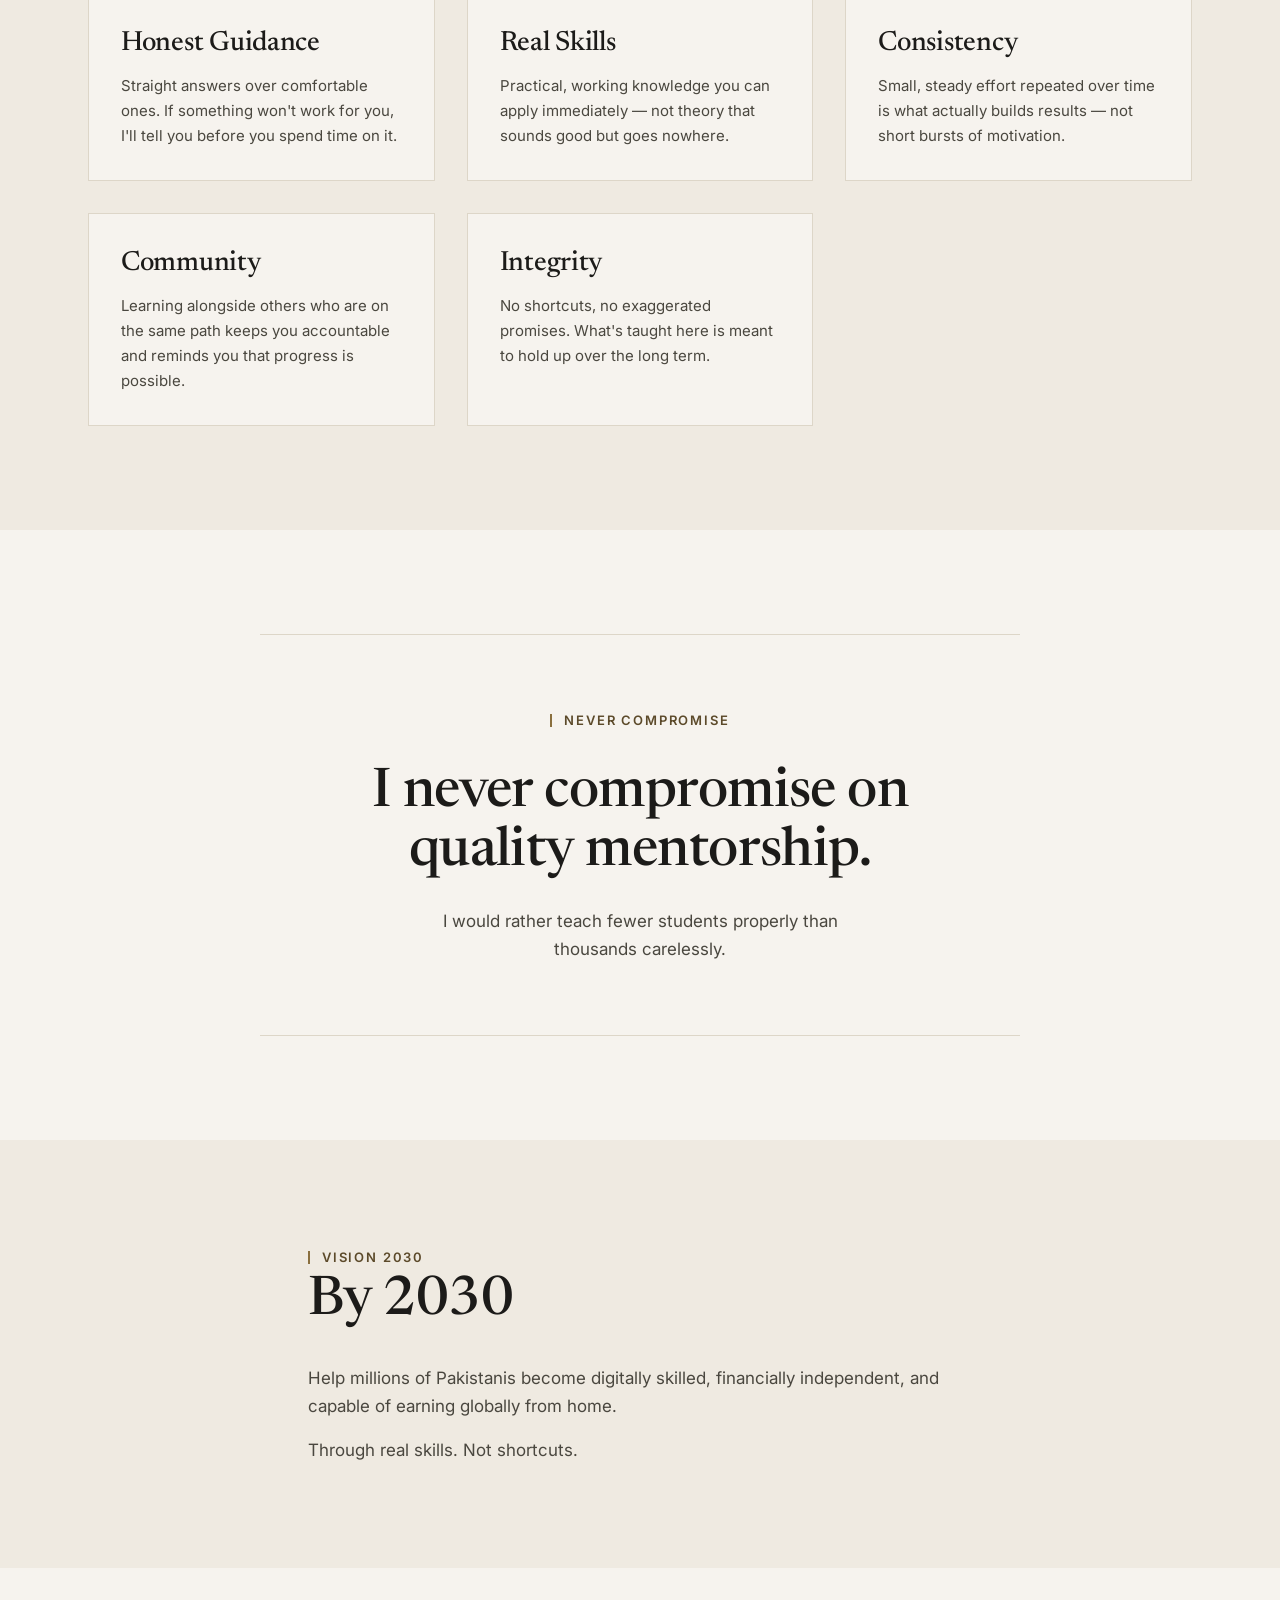
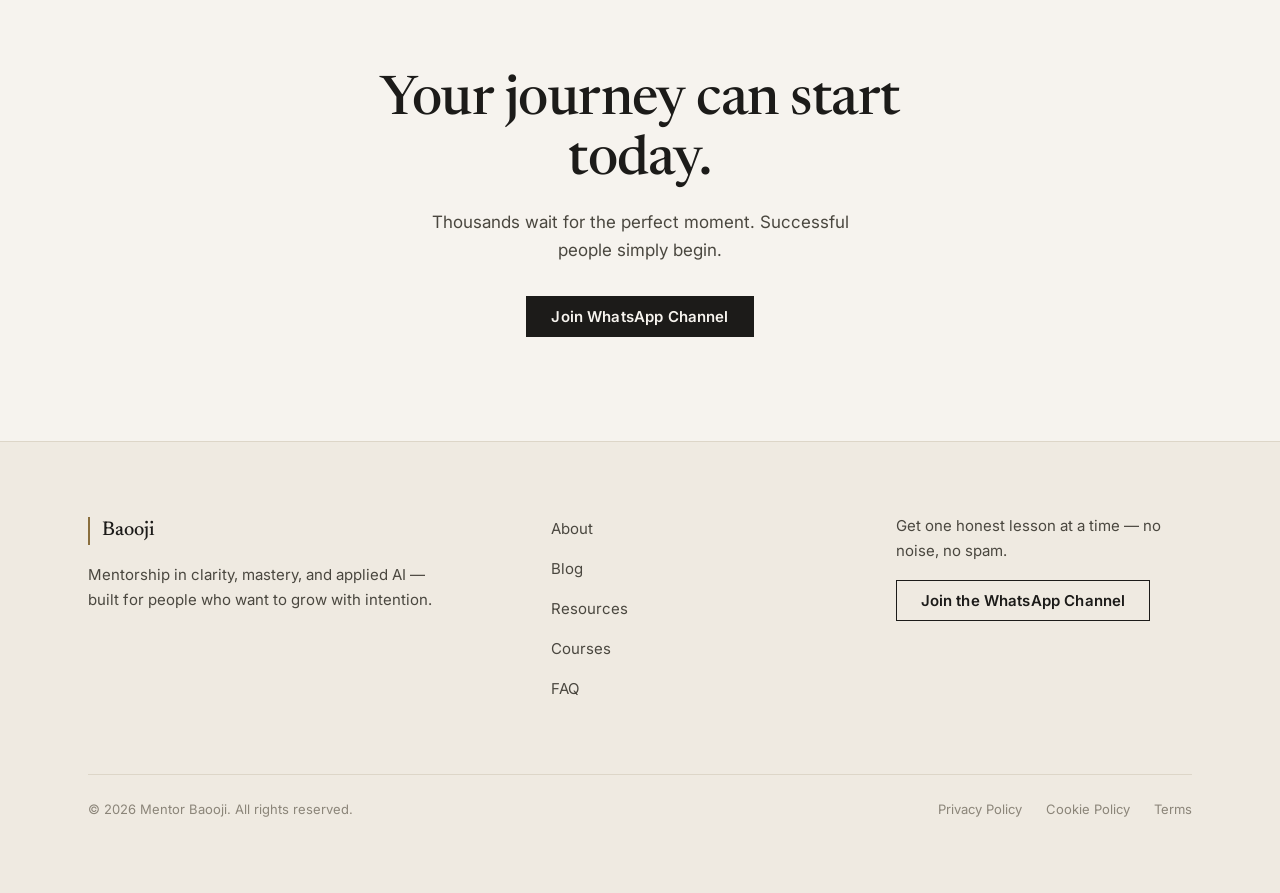
==== commit bb089b8c: "Add files via upload" ====
--- a/about.html
+++ b/about.html
@@ -29,7 +29,7 @@
 
   <link rel="icon" href="/favicon.svg" type="image/svg+xml">
   <link rel="icon" href="/favicon.ico" sizes="any">
-  <link rel="apple-touch-icon" href="/assets/images/icons/apple-touch-icon.png">
+  <link rel="apple-touch-icon" href="/apple-touch-icon.png">
   <link rel="manifest" href="/site.webmanifest">
 
   <link rel="preconnect" href="https://fonts.googleapis.com">
@@ -50,7 +50,7 @@
   <link rel="stylesheet" href="/assets/css/accessibility.css">
 
   <!-- Page-specific CSS — only the new components this page needs -->
-  <link rel="stylesheet" href="/assets/css/about.css">
+  <link rel="stylesheet" href="/about.css">
 </head>
 <body>
 
@@ -64,15 +64,15 @@
     <header class="site-header">
       <div class="container nav-bar">
 
-        <a href="/" class="wordmark" aria-label="Mentor Baooji — Home">Baooji</a>
+        <a href="/index.html" class="wordmark" aria-label="Mentor Baooji — Home">Baooji</a>
 
         <nav class="nav-links" aria-label="Primary">
           <ul>
-            <li><a href="/" data-nav-link>Home</a></li>
+            <li><a href="/index.html" data-nav-link>Home</a></li>
             <li><a href="/about.html" data-nav-link aria-current="page">About</a></li>
             <li><a href="/blog.html" data-nav-link>Blog</a></li>
             <li><a href="/resources.html" data-nav-link>Resources</a></li>
-            <li><a href="/courses/" data-nav-link>Courses</a></li>
+            <li><a href="/courses.html" data-nav-link>Courses</a></li>
             <li><a href="/community.html" data-nav-link>Community</a></li>
           </ul>
         </nav>
@@ -112,11 +112,11 @@
       </button>
 
       <ul>
-        <li><a href="/">Home</a></li>
+        <li><a href="/index.html">Home</a></li>
         <li><a href="/about.html">About</a></li>
         <li><a href="/blog.html">Blog</a></li>
         <li><a href="/resources.html">Resources</a></li>
-        <li><a href="/courses/">Courses</a></li>
+        <li><a href="/courses.html">Courses</a></li>
         <li><a href="/community.html">Community</a></li>
       </ul>
 
@@ -397,7 +397,7 @@
         <div class="footer-grid">
 
           <div class="footer-brand">
-            <a href="/" class="wordmark" aria-label="Mentor Baooji — Home">Baooji</a>
+            <a href="/index.html" class="wordmark" aria-label="Mentor Baooji — Home">Baooji</a>
             <p>
               Mentorship in clarity, mastery, and applied AI — built for
               people who want to grow with intention.
@@ -409,7 +409,7 @@
               <li><a href="/about.html">About</a></li>
               <li><a href="/blog.html">Blog</a></li>
               <li><a href="/resources.html">Resources</a></li>
-              <li><a href="/courses/">Courses</a></li>
+              <li><a href="/courses.html">Courses</a></li>
               <li><a href="/faq.html">FAQ</a></li>
             </ul>
           </nav>
--- a/about.css
+++ b/about.css
@@ -0,0 +1,103 @@
+/* ==========================================================================
+   ABOUT PAGE
+   Reuses existing tokens (variables.css / typography.css / layout.css)
+   for all color, spacing, and type. Only net-new component patterns are
+   defined here: value cards, the mission callout, and the highlight
+   block — everything else (.section, .container-narrow, .eyebrow,
+   .stack, .btn) is the existing design system, untouched.
+   ========================================================================== */
+
+.about-block-heading {
+  margin-bottom: var(--space-5);
+  max-width: 22ch;
+}
+
+/* ---------- Mission callout ---------- */
+.about-callout {
+  margin-top: var(--space-5);
+  font-family: var(--font-display);
+  font-size: var(--font-size-lg);
+  color: var(--color-ink);
+  padding-left: var(--space-4);
+  border-left: var(--border-width-signature) solid var(--color-accent);
+}
+
+/* ---------- Values grid ---------- */
+.about-values-intro {
+  max-width: var(--container-narrow);
+  margin-bottom: var(--space-7);
+}
+
+.about-values-grid {
+  display: grid;
+  grid-template-columns: 1fr;
+  gap: var(--space-5);
+}
+
+@media (min-width: 700px) {
+  .about-values-grid {
+    grid-template-columns: 1fr 1fr;
+  }
+}
+
+@media (min-width: 1000px) {
+  .about-values-grid {
+    grid-template-columns: repeat(3, 1fr);
+  }
+}
+
+.about-value-card {
+  padding: var(--space-5);
+  border: var(--border-width-hairline) solid var(--color-border);
+  background-color: var(--color-bg);
+}
+
+.about-value-card h3 {
+  margin-bottom: var(--space-2);
+}
+
+.about-value-card p {
+  color: var(--color-ink-soft);
+  font-size: var(--font-size-sm);
+}
+
+/* ---------- Never Compromise highlight ---------- */
+.about-highlight-frame {
+  text-align: center;
+  border-top: var(--border-width-hairline) solid var(--color-border);
+  border-bottom: var(--border-width-hairline) solid var(--color-border);
+  padding-block: var(--space-7);
+}
+
+.about-highlight-frame .eyebrow {
+  justify-content: center;
+  margin-bottom: var(--space-5);
+}
+
+.about-highlight-statement {
+  max-width: 26ch;
+  margin-inline: auto;
+  margin-bottom: var(--space-4);
+}
+
+.about-highlight-text {
+  color: var(--color-ink-soft);
+  max-width: 42ch;
+  margin-inline: auto;
+}
+
+/* ---------- Closing CTA ---------- */
+.about-cta-inner {
+  text-align: center;
+}
+
+.about-cta-headline {
+  margin-bottom: var(--space-3);
+}
+
+.about-cta-text {
+  color: var(--color-ink-soft);
+  max-width: 40ch;
+  margin-inline: auto;
+  margin-bottom: var(--space-5);
+}
